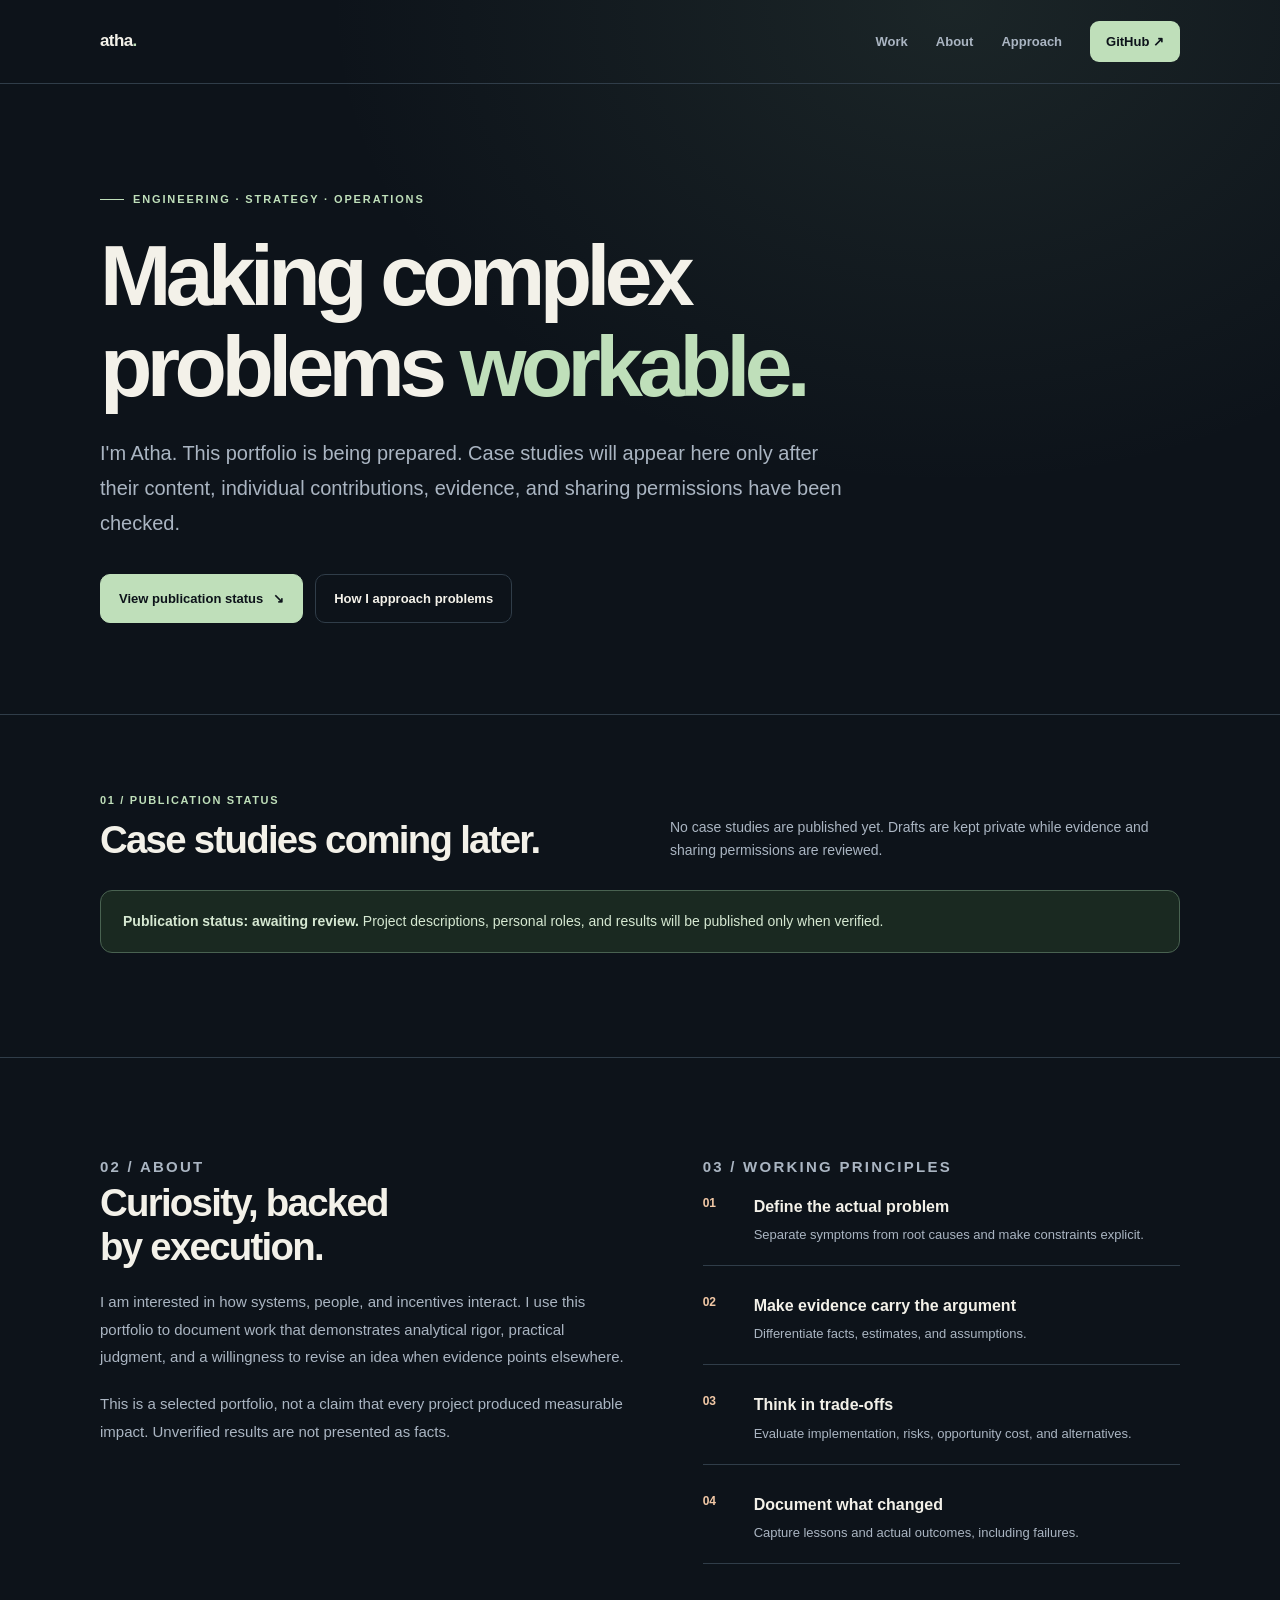
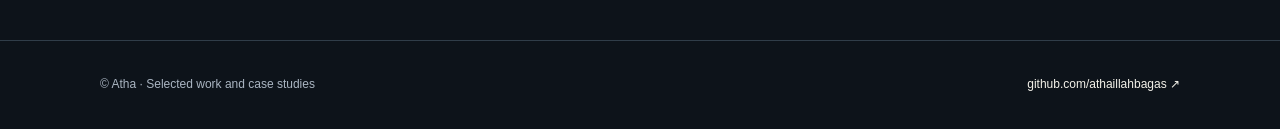
==== docs/index.html @ e9f986da "Add initial HTML structure for portfolio site" ====
<!doctype html>
<html lang="en">
<head>
  <meta charset="utf-8">
  <meta name="viewport" content="width=device-width,initial-scale=1">
  <meta name="description" content="Atha’s portfolio. Case studies will be added after verification and publication review.">
  <meta name="theme-color" content="#0d131a">
  <title>Atha — Selected Work</title>
  <link rel="stylesheet" href="assets/style.css">
</head>
<body>
<header class="site-header">
  <div class="wrap nav">
    <a class="wordmark" href="index.html" aria-label="Atha homepage">atha<span>.</span></a>
    <nav class="nav-links" aria-label="Main navigation">
      <a href="#work">Work</a><a href="#about">About</a><a href="#method">Approach</a>
      <a class="button-small" href="https://github.com/athaillahbagas" target="_blank" rel="noopener noreferrer">GitHub ↗</a>
    </nav>
  </div>
</header>
<main>
  <section class="hero wrap" aria-labelledby="hero-heading">
    <div class="eyebrow">Engineering · Strategy · Operations</div>
    <h1 id="hero-heading">Making complex<br>problems <em>workable.</em></h1>
    <p class="lede">I'm Atha. This portfolio is being prepared. Case studies will appear here only after their content, individual contributions, evidence, and sharing permissions have been checked.</p>
    <div class="actions"><a class="button primary" href="#work">View publication status <span aria-hidden="true">↘</span></a><a class="button" href="#method">How I approach problems</a></div>
  </section>
  <hr class="divider">
  <section class="section wrap" id="work" aria-labelledby="work-title">
    <div class="section-heading"><div><p class="kicker">01 / Publication status</p><h2 id="work-title">Case studies coming later.</h2></div><p class="section-intro">No case studies are published yet. Drafts are kept private while evidence and sharing permissions are reviewed.</p></div>
    <div class="callout"><strong>Publication status: awaiting review.</strong> Project descriptions, personal roles, and results will be published only when verified.</div>
  </section>
  <hr class="divider">
  <section class="section wrap about" id="about"><div><p class="kicker">02 / About</p><h2>Curiosity, backed<br>by execution.</h2><p>I am interested in how systems, people, and incentives interact. I use this portfolio to document work that demonstrates analytical rigor, practical judgment, and a willingness to revise an idea when evidence points elsewhere.</p><p>This is a selected portfolio, not a claim that every project produced measurable impact. Unverified results are not presented as facts.</p></div>
    <div id="method"><p class="kicker">03 / Working principles</p><div class="method-list"><div class="method-step"><strong>01</strong><div><h3>Define the actual problem</h3><p>Separate symptoms from root causes and make constraints explicit.</p></div></div><div class="method-step"><strong>02</strong><div><h3>Make evidence carry the argument</h3><p>Differentiate facts, estimates, and assumptions.</p></div></div><div class="method-step"><strong>03</strong><div><h3>Think in trade-offs</h3><p>Evaluate implementation, risks, opportunity cost, and alternatives.</p></div></div><div class="method-step"><strong>04</strong><div><h3>Document what changed</h3><p>Capture lessons and actual outcomes, including failures.</p></div></div></div></div>
  </section>
</main>
<footer class="site-footer"><div class="wrap footer-flex"><div>© Atha · Selected work and case studies</div><div><a href="https://github.com/athaillahbagas" target="_blank" rel="noopener noreferrer">github.com/athaillahbagas ↗</a></div></div></footer>
</body></html>
---- docs/assets/style.css ----
:root{--bg:#0d131a;--panel:#141d27;--panel2:#19232f;--text:#f3f1e9;--muted:#aab5c2;--line:#303d49;--accent:#bfdfba;--accent2:#f1c8a6;--radius:18px;--content:1080px;color-scheme:dark}
*{box-sizing:border-box}
html{scroll-behavior:smooth}
body{margin:0;background:var(--bg);color:var(--text);font-family:Inter,-apple-system,BlinkMacSystemFont,"Segoe UI",Arial,sans-serif;line-height:1.65;-webkit-font-smoothing:antialiased}
body::before{content:"";pointer-events:none;position:absolute;z-index:-1;top:-140px;right:0;width:85%;height:730px;background:radial-gradient(ellipse at 70% 20%,rgba(112,148,121,.14),transparent 58%)}
a{color:inherit;text-decoration:none}a:hover{color:var(--accent)}a:focus-visible{outline:3px solid var(--accent);outline-offset:4px}
.wrap{width:min(var(--content),calc(100% - 48px));margin:0 auto}
.site-header{border-bottom:1px solid var(--line)}.nav{height:83px;display:flex;align-items:center;justify-content:space-between;gap:22px}
.wordmark{font-size:17px;font-weight:800;letter-spacing:-.035em}.wordmark span{color:var(--accent)}
.nav-links{display:flex;align-items:center;gap:28px;color:var(--muted);font-size:13px;font-weight:650}.nav-links .button-small{color:var(--bg);background:var(--accent);padding:10px 16px;border-radius:9px}.nav-links .button-small:hover{background:#deefdb}
.hero{padding:106px 0 91px}.eyebrow{display:flex;align-items:center;gap:9px;text-transform:uppercase;letter-spacing:.17em;color:var(--accent);font-size:11px;font-weight:800}.eyebrow:before{content:"";display:block;width:24px;height:1px;background:var(--accent)}
h1{font-size:clamp(44px,6.7vw,86px);line-height:1.06;letter-spacing:-.065em;font-weight:750;margin:22px 0 24px;max-width:900px}
h1 em{font-style:normal;color:var(--accent)}.hero .lede{font-size:clamp(16px,2vw,20px);color:var(--muted);max-width:750px;line-height:1.75}
.actions{display:flex;flex-wrap:wrap;gap:12px;margin-top:33px}.button{display:inline-flex;align-items:center;justify-content:center;gap:10px;padding:13px 18px;border:1px solid var(--line);border-radius:10px;font-weight:700;font-size:13px}.button.primary{background:var(--accent);border-color:var(--accent);color:var(--bg)}.button.primary:hover{background:#e2f1e0}
.divider{border:0;border-top:1px solid var(--line);margin:0}.section{padding:76px 0}.section-heading{display:flex;align-items:end;justify-content:space-between;gap:24px;margin-bottom:27px}.kicker{font-size:11px;font-weight:800;color:var(--accent);text-transform:uppercase;letter-spacing:.15em;margin:0 0 8px}h2{font-size:clamp(27px,3vw,39px);line-height:1.15;letter-spacing:-.045em;margin:0}.section-intro{max-width:510px;color:var(--muted);font-size:14px;margin:0}
.grid{display:grid;grid-template-columns:repeat(3,minmax(0,1fr));gap:14px}.project{display:flex;min-height:290px;flex-direction:column;justify-content:space-between;padding:25px;background:var(--panel);border:1px solid var(--line);border-radius:var(--radius);transition:transform .15s,border-color .15s}.project:hover{transform:translateY(-3px);border-color:#60826c;color:inherit}.project-top{display:flex;justify-content:space-between;gap:12px;align-items:center}.number{font-size:12px;font-weight:700;color:var(--accent)}.tag{border:1px solid #41515f;padding:5px 9px;border-radius:7px;font-size:10px;text-transform:uppercase;letter-spacing:.08em;color:var(--muted);font-weight:700}
.project h3{font-size:24px;letter-spacing:-.04em;line-height:1.22;margin:38px 0 10px}.project p{font-size:13px;color:var(--muted);line-height:1.75;margin:0}.project-footer{display:flex;align-items:center;justify-content:space-between;border-top:1px solid var(--line);margin-top:25px;padding-top:15px;color:var(--accent);font-size:12px;font-weight:700}
.about{display:grid;grid-template-columns:1.05fr .95fr;gap:75px}.about p{color:var(--muted);margin:19px 0 0;font-size:15px;line-height:1.85}.method-list{display:grid;gap:14px}.method-step{border-bottom:1px solid var(--line);padding:13px 0 18px;display:grid;grid-template-columns:38px 1fr;gap:13px}.method-step strong{color:var(--accent2);font-size:12px}.method-step h3{margin:0 0 3px;font-size:16px}.method-step p{margin:0;color:var(--muted);font-size:13px}
.site-footer{border-top:1px solid var(--line);padding:34px 0;color:var(--muted);font-size:12px}.footer-flex{display:flex;align-items:center;justify-content:space-between;gap:20px}.footer-flex a{color:var(--text)}
.case{max-width:780px;padding:85px 0 100px}.back{font-weight:700;font-size:13px;color:var(--accent)}.case h1{font-size:clamp(38px,5vw,61px);margin:25px 0}.callout{padding:19px 22px;border:1px solid #496251;border-radius:12px;background:#1a2921;margin:28px 0;color:#d6e8d2;font-size:14px}.case h2{font-size:25px;margin-top:43px}.case p,.case li{font-size:15px;color:var(--muted);line-height:1.85}.case .lead{font-size:20px}.case ul{padding-left:22px}
@media(max-width:850px){.grid{grid-template-columns:1fr 1fr}.about{grid-template-columns:1fr;gap:35px}.hero{padding:70px 0}.section{padding:58px 0}}
@media(max-width:580px){.wrap{width:calc(100% - 34px)}.nav{height:75px}.nav-links{gap:15px;font-size:12px}.nav-links a:nth-child(2){display:none}.hero{padding:58px 0 70px}h1{font-size:46px}.grid{grid-template-columns:1fr}.project{min-height:260px}.section-heading{align-items:start;flex-direction:column}.site-footer{padding:25px 0}.footer-flex{align-items:start;flex-direction:column}}
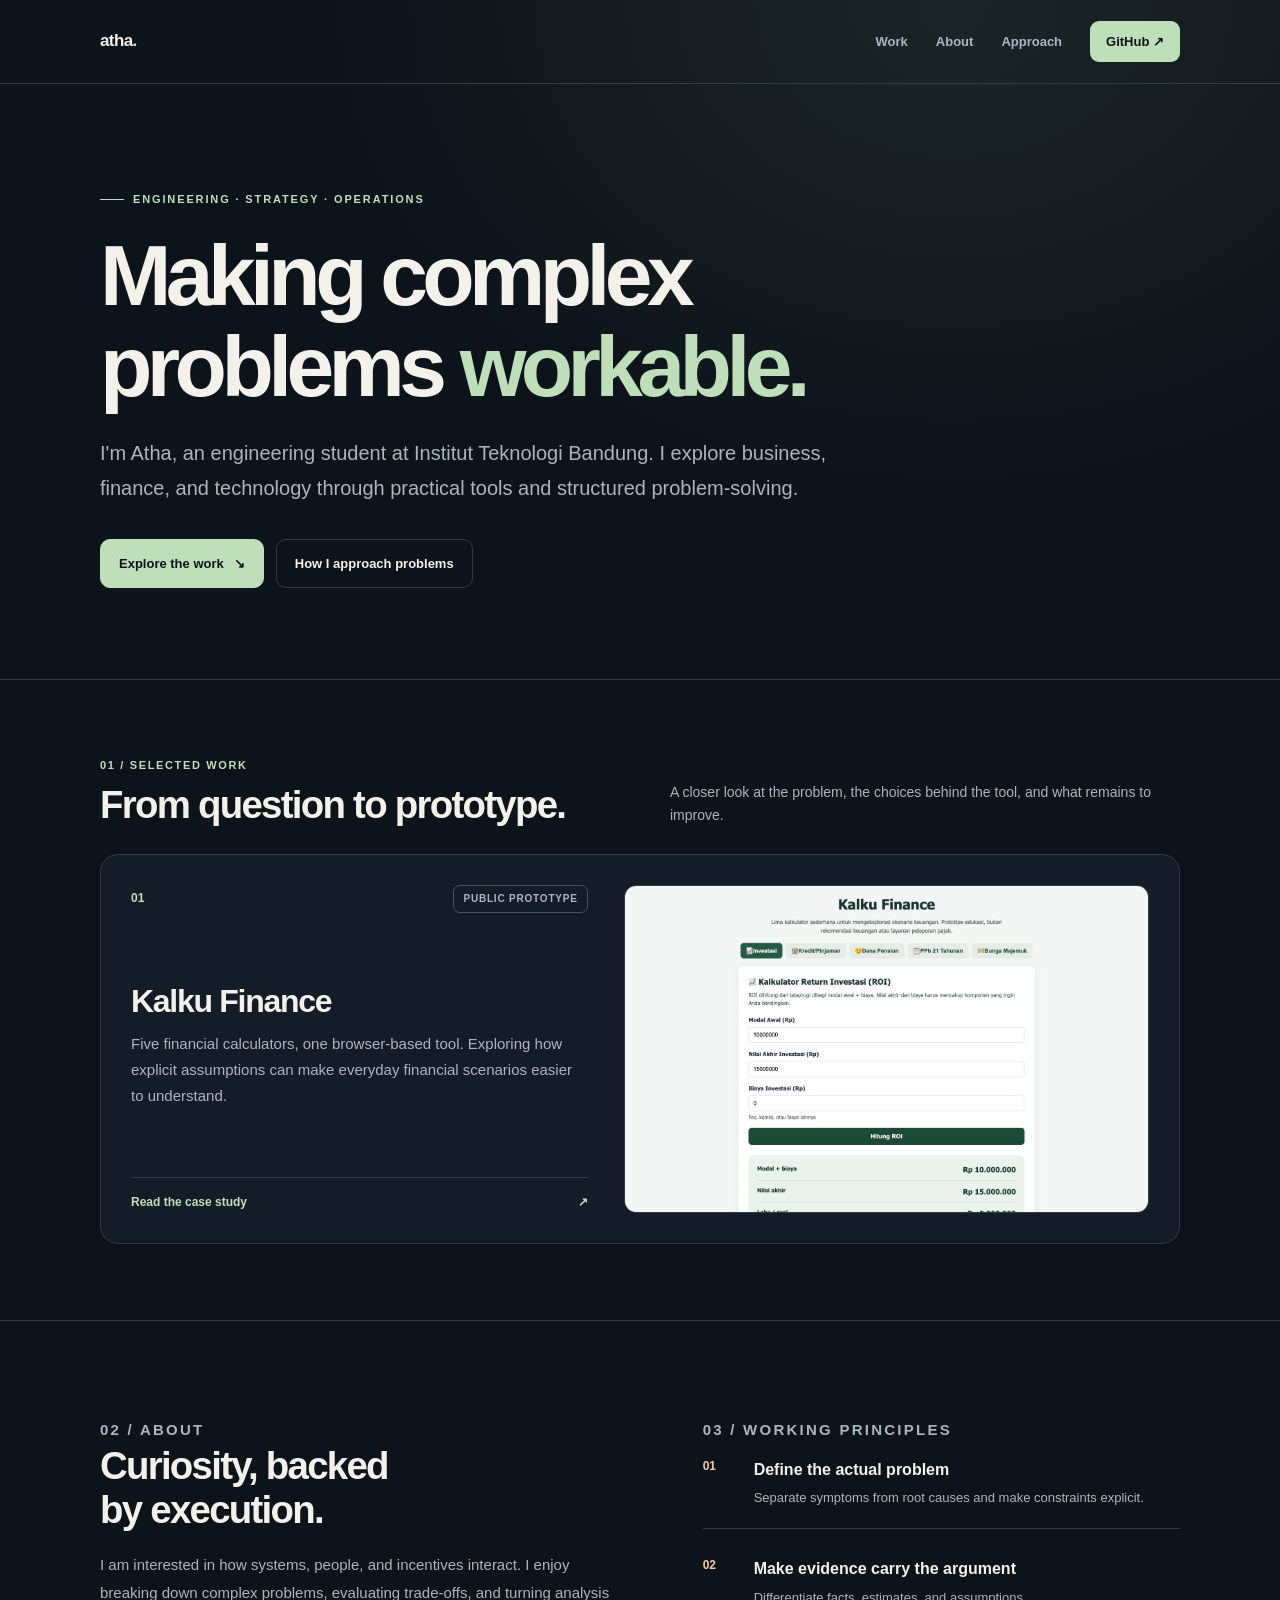
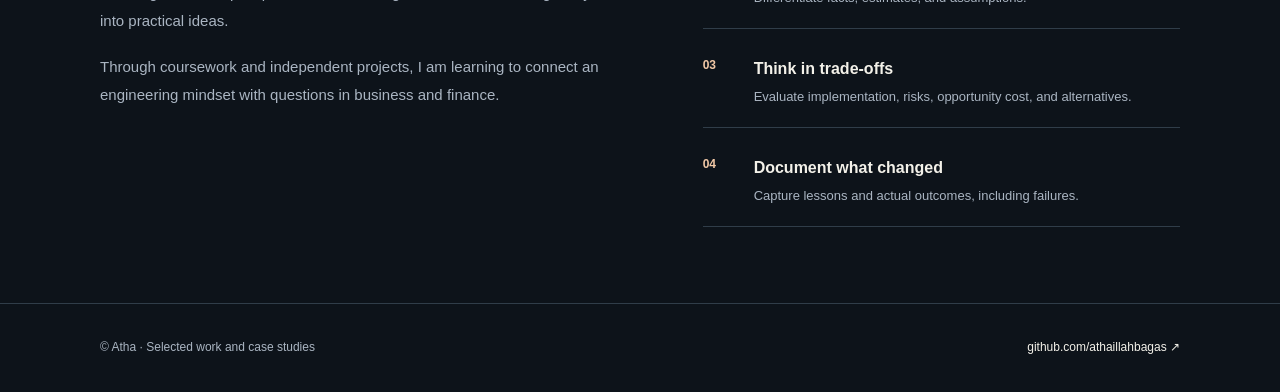
==== commit 287fb71d: "Feature the Kalku Finance case study" ====
--- a/docs/index.html
+++ b/docs/index.html
@@ -3,7 +3,7 @@
 <head>
   <meta charset="utf-8">
   <meta name="viewport" content="width=device-width,initial-scale=1">
-  <meta name="description" content="Atha’s portfolio. Case studies will be added after verification and publication review.">
+  <meta name="description" content="Atha’s selected work in engineering, business, and technology. Explore Kalku Finance, a browser-based financial scenario prototype.">
   <meta name="theme-color" content="#0d131a">
   <title>Atha — Selected Work</title>
   <link rel="stylesheet" href="assets/style.css">
@@ -22,16 +22,23 @@
   <section class="hero wrap" aria-labelledby="hero-heading">
     <div class="eyebrow">Engineering · Strategy · Operations</div>
     <h1 id="hero-heading">Making complex<br>problems <em>workable.</em></h1>
-    <p class="lede">I'm Atha. This portfolio is being prepared. Case studies will appear here only after their content, individual contributions, evidence, and sharing permissions have been checked.</p>
-    <div class="actions"><a class="button primary" href="#work">View publication status <span aria-hidden="true">↘</span></a><a class="button" href="#method">How I approach problems</a></div>
+    <p class="lede">I'm Atha, an engineering student at Institut Teknologi Bandung. I explore business, finance, and technology through practical tools and structured problem-solving.</p>
+    <div class="actions"><a class="button primary" href="#work">Explore the work <span aria-hidden="true">↘</span></a><a class="button" href="#method">How I approach problems</a></div>
   </section>
   <hr class="divider">
   <section class="section wrap" id="work" aria-labelledby="work-title">
-    <div class="section-heading"><div><p class="kicker">01 / Publication status</p><h2 id="work-title">Case studies coming later.</h2></div><p class="section-intro">No case studies are published yet. Drafts are kept private while evidence and sharing permissions are reviewed.</p></div>
-    <div class="callout"><strong>Publication status: awaiting review.</strong> Project descriptions, personal roles, and results will be published only when verified.</div>
+    <div class="section-heading"><div><p class="kicker">01 / Selected work</p><h2 id="work-title">From question to prototype.</h2></div><p class="section-intro">A closer look at the problem, the choices behind the tool, and what remains to improve.</p></div>
+    <a class="project featured-project" href="projects/kalku-finance.html">
+      <div class="featured-copy">
+        <div class="project-top"><span class="number">01</span><span class="tag">Public prototype</span></div>
+        <div><h3>Kalku Finance</h3><p>Five financial calculators, one browser-based tool. Exploring how explicit assumptions can make everyday financial scenarios easier to understand.</p></div>
+        <div class="project-footer"><span>Read the case study</span><span aria-hidden="true">↗</span></div>
+      </div>
+      <img class="project-preview" src="assets/kalkufinance-preview.jpg" width="1512" height="1212" alt="Kalku Finance interface with calculator tabs, labelled inputs, and a results panel." loading="lazy">
+    </a>
   </section>
   <hr class="divider">
-  <section class="section wrap about" id="about"><div><p class="kicker">02 / About</p><h2>Curiosity, backed<br>by execution.</h2><p>I am interested in how systems, people, and incentives interact. I use this portfolio to document work that demonstrates analytical rigor, practical judgment, and a willingness to revise an idea when evidence points elsewhere.</p><p>This is a selected portfolio, not a claim that every project produced measurable impact. Unverified results are not presented as facts.</p></div>
+  <section class="section wrap about" id="about"><div><p class="kicker">02 / About</p><h2>Curiosity, backed<br>by execution.</h2><p>I am interested in how systems, people, and incentives interact. I enjoy breaking down complex problems, evaluating trade-offs, and turning analysis into practical ideas.</p><p>Through coursework and independent projects, I am learning to connect an engineering mindset with questions in business and finance.</p></div>
     <div id="method"><p class="kicker">03 / Working principles</p><div class="method-list"><div class="method-step"><strong>01</strong><div><h3>Define the actual problem</h3><p>Separate symptoms from root causes and make constraints explicit.</p></div></div><div class="method-step"><strong>02</strong><div><h3>Make evidence carry the argument</h3><p>Differentiate facts, estimates, and assumptions.</p></div></div><div class="method-step"><strong>03</strong><div><h3>Think in trade-offs</h3><p>Evaluate implementation, risks, opportunity cost, and alternatives.</p></div></div><div class="method-step"><strong>04</strong><div><h3>Document what changed</h3><p>Capture lessons and actual outcomes, including failures.</p></div></div></div></div>
   </section>
 </main>
--- a/docs/assets/style.css
+++ b/docs/assets/style.css
@@ -18,5 +18,7 @@
 .about{display:grid;grid-template-columns:1.05fr .95fr;gap:75px}.about p{color:var(--muted);margin:19px 0 0;font-size:15px;line-height:1.85}.method-list{display:grid;gap:14px}.method-step{border-bottom:1px solid var(--line);padding:13px 0 18px;display:grid;grid-template-columns:38px 1fr;gap:13px}.method-step strong{color:var(--accent2);font-size:12px}.method-step h3{margin:0 0 3px;font-size:16px}.method-step p{margin:0;color:var(--muted);font-size:13px}
 .site-footer{border-top:1px solid var(--line);padding:34px 0;color:var(--muted);font-size:12px}.footer-flex{display:flex;align-items:center;justify-content:space-between;gap:20px}.footer-flex a{color:var(--text)}
 .case{max-width:780px;padding:85px 0 100px}.back{font-weight:700;font-size:13px;color:var(--accent)}.case h1{font-size:clamp(38px,5vw,61px);margin:25px 0}.callout{padding:19px 22px;border:1px solid #496251;border-radius:12px;background:#1a2921;margin:28px 0;color:#d6e8d2;font-size:14px}.case h2{font-size:25px;margin-top:43px}.case p,.case li{font-size:15px;color:var(--muted);line-height:1.85}.case .lead{font-size:20px}.case ul{padding-left:22px}
+.featured-project{display:grid;grid-template-columns:1fr 1.15fr;gap:36px;align-items:center;padding:30px}.featured-copy{display:flex;flex-direction:column;height:100%;justify-content:space-between}.featured-project h3{font-size:32px;margin-top:26px}.featured-project p{font-size:15px}.project-preview{display:block;width:100%;height:auto;aspect-ratio:16/10;object-fit:cover;object-position:top;border:1px solid var(--line);border-radius:12px}.case-figure{margin:38px 0}.case-figure img{display:block;width:100%;height:auto;border:1px solid var(--line);border-radius:12px}.case-figure figcaption{color:var(--muted);font-size:13px;margin-top:10px}.case .actions{margin-bottom:34px}.case h3{font-size:18px;margin:26px 0 8px}.case strong{color:var(--text)}.case p a,.case li a{text-decoration:underline;text-underline-offset:3px}.case p,.case li{font-size:16px}
 @media(max-width:850px){.grid{grid-template-columns:1fr 1fr}.about{grid-template-columns:1fr;gap:35px}.hero{padding:70px 0}.section{padding:58px 0}}
-@media(max-width:580px){.wrap{width:calc(100% - 34px)}.nav{height:75px}.nav-links{gap:15px;font-size:12px}.nav-links a:nth-child(2){display:none}.hero{padding:58px 0 70px}h1{font-size:46px}.grid{grid-template-columns:1fr}.project{min-height:260px}.section-heading{align-items:start;flex-direction:column}.site-footer{padding:25px 0}.footer-flex{align-items:start;flex-direction:column}}
+@media(max-width:580px){.wrap{width:calc(100% - 34px)}.nav{height:75px}.nav-links{gap:15px;font-size:12px}.nav-links a:nth-child(2){display:none}.hero{padding:58px 0 70px}h1{font-size:46px}.grid{grid-template-columns:1fr}.project{min-height:260px}.featured-project{grid-template-columns:1fr;gap:25px;padding:24px}.featured-project p,.about p,.section-intro{font-size:16px}.section-heading{align-items:start;flex-direction:column}.site-footer{padding:25px 0}.footer-flex{align-items:start;flex-direction:column}}
+@media(prefers-reduced-motion:reduce){html{scroll-behavior:auto}.project{transition:none}.project:hover{transform:none}}
